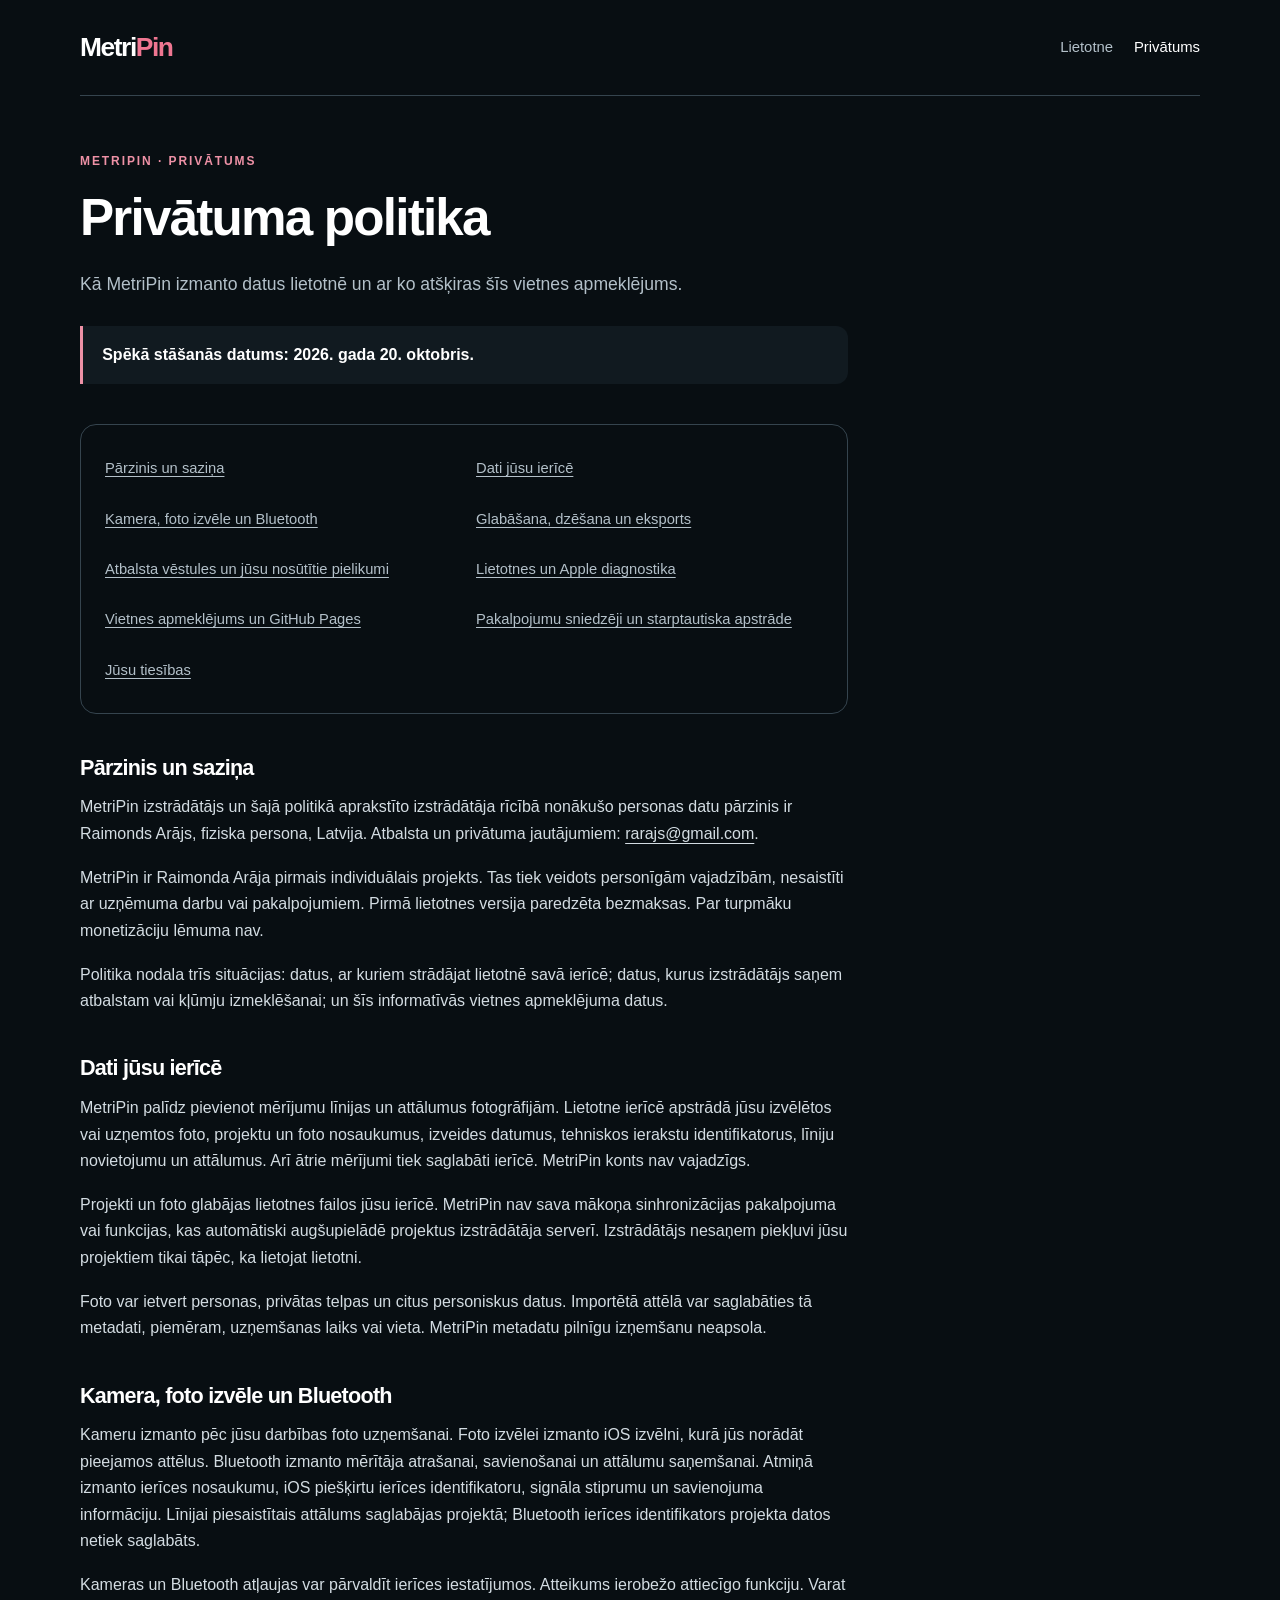
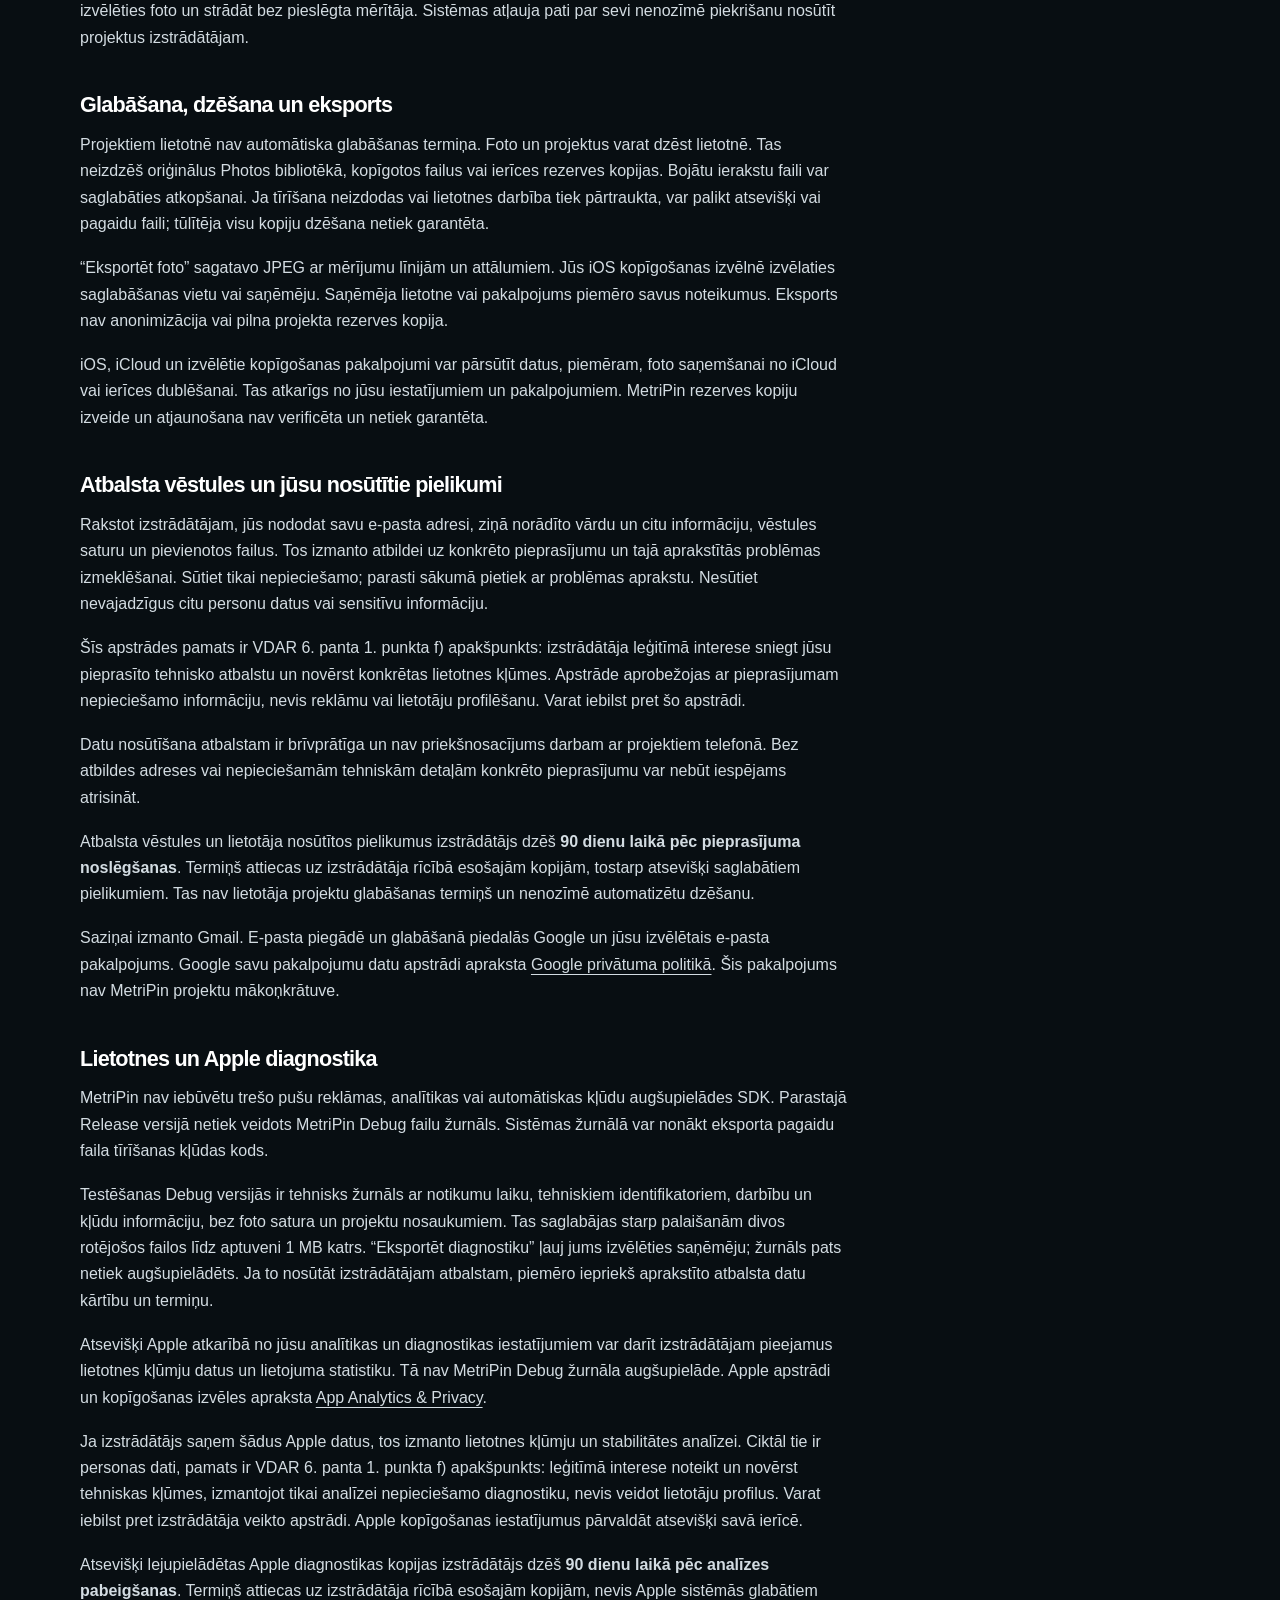
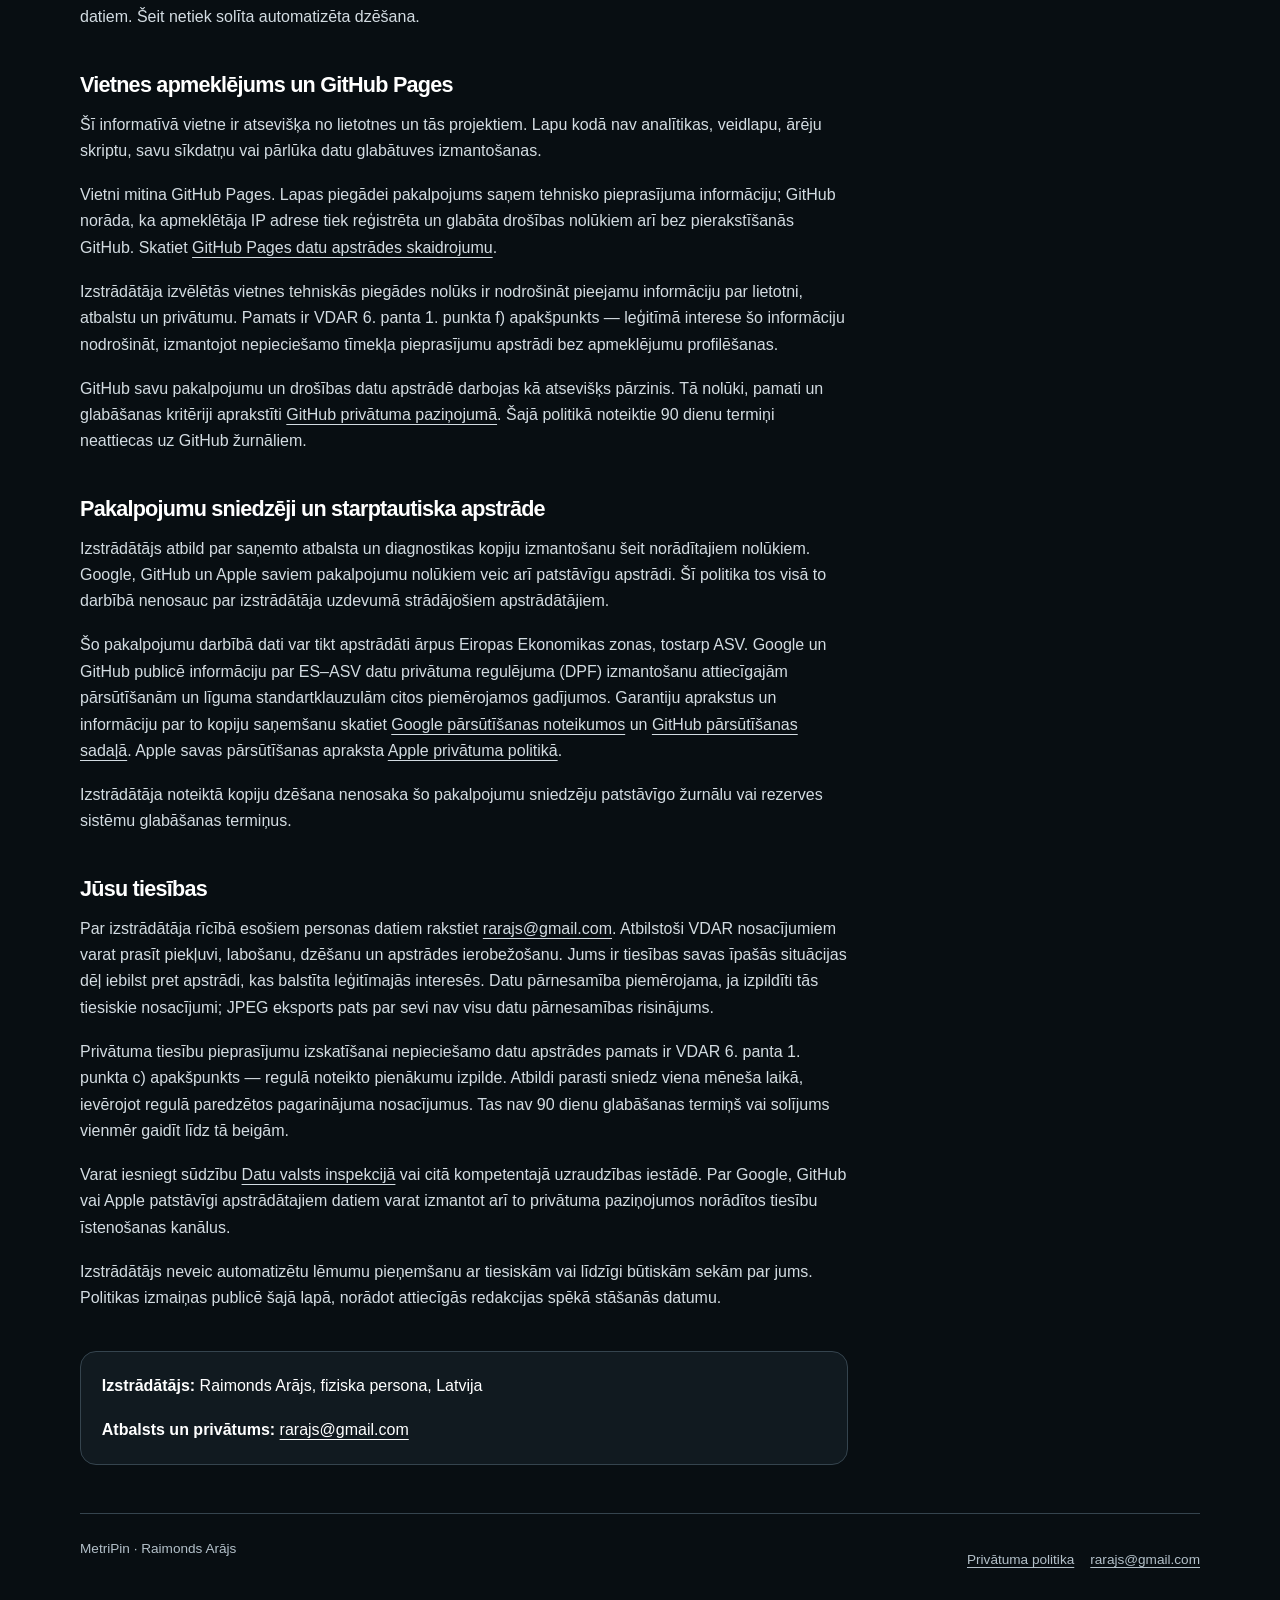
==== privacy.html @ 7fafe331 "Publish MetriPin information and privacy policy" ====
<!doctype html>
<html lang="lv">
<head>
  <meta charset="utf-8">
  <meta name="viewport" content="width=device-width, initial-scale=1">
  <meta name="description" content="MetriPin privātuma politika: foto, mērījumi, Bluetooth, glabāšana, eksports un GitHub Pages vietnes apmeklējuma dati.">
  <meta name="referrer" content="no-referrer">
  <meta http-equiv="Content-Security-Policy" content="default-src 'none'; style-src 'self'; img-src 'self' data:; base-uri 'none'; form-action 'none'">
  <title>Privātuma politika — MetriPin</title>
  <link rel="icon" href="data:,">
  <link rel="stylesheet" href="./styles.css">
</head>
<body>
  <a class="skip-link" href="#saturs">Pāriet uz saturu</a>
  <div class="container">
    <header class="site-header">
      <a class="brand" href="./index.html" aria-label="MetriPin — sākums">Metri<span>Pin</span></a>
      <nav aria-label="Galvenā navigācija">
        <a href="./index.html">Lietotne</a>
        <a href="./privacy.html" aria-current="page">Privātums</a>
      </nav>
    </header>
    <main id="saturs" class="policy">
      <p class="eyebrow">MetriPin · privātums</p>
      <h1>Privātuma politika</h1>
      <p class="lead">Kā MetriPin izmanto datus lietotnē un ar ko atšķiras šīs vietnes apmeklējums.</p>
      <p class="policy-date"><strong>Spēkā stāšanās datums: <time datetime="2026-10-20">2026. gada 20. oktobris</time>.</strong></p>
      <nav class="policy-toc" aria-label="Privātuma politikas saturs">
        <a href="#parzinis">Pārzinis un saziņa</a>
        <a href="#dati">Dati jūsu ierīcē</a>
        <a href="#atlaujas">Kamera, foto izvēle un Bluetooth</a>
        <a href="#glabasana">Glabāšana, dzēšana un eksports</a>
        <a href="#atbalsts">Atbalsta vēstules un jūsu nosūtītie pielikumi</a>
        <a href="#diagnostika">Lietotnes un Apple diagnostika</a>
        <a href="#vietne">Vietnes apmeklējums un GitHub Pages</a>
        <a href="#pakalpojumi">Pakalpojumu sniedzēji un starptautiska apstrāde</a>
        <a href="#sazina">Jūsu tiesības</a>
      </nav>
      <section id="parzinis" aria-labelledby="parzinis-title">
        <h2 id="parzinis-title">Pārzinis un saziņa</h2>
        <p>MetriPin izstrādātājs un šajā politikā aprakstīto izstrādātāja rīcībā nonākušo personas datu pārzinis ir Raimonds Arājs, fiziska persona, Latvija. Atbalsta un privātuma jautājumiem: <a href="mailto:rarajs@gmail.com">rarajs@gmail.com</a>.</p>
        <p>MetriPin ir Raimonda Arāja pirmais individuālais projekts. Tas tiek veidots personīgām vajadzībām, nesaistīti ar uzņēmuma darbu vai pakalpojumiem. Pirmā lietotnes versija paredzēta bezmaksas. Par turpmāku monetizāciju lēmuma nav.</p>
        <p>Politika nodala trīs situācijas: datus, ar kuriem strādājat lietotnē savā ierīcē; datus, kurus izstrādātājs saņem atbalstam vai kļūmju izmeklēšanai; un šīs informatīvās vietnes apmeklējuma datus.</p>
      </section>
      <section id="dati" aria-labelledby="dati-title">
        <h2 id="dati-title">Dati jūsu ierīcē</h2>
        <p>MetriPin palīdz pievienot mērījumu līnijas un attālumus fotogrāfijām. Lietotne ierīcē apstrādā jūsu izvēlētos vai uzņemtos foto, projektu un foto nosaukumus, izveides datumus, tehniskos ierakstu identifikatorus, līniju novietojumu un attālumus. Arī ātrie mērījumi tiek saglabāti ierīcē. MetriPin konts nav vajadzīgs.</p>
        <p>Projekti un foto glabājas lietotnes failos jūsu ierīcē. MetriPin nav sava mākoņa sinhronizācijas pakalpojuma vai funkcijas, kas automātiski augšupielādē projektus izstrādātāja serverī. Izstrādātājs nesaņem piekļuvi jūsu projektiem tikai tāpēc, ka lietojat lietotni.</p>
        <p>Foto var ietvert personas, privātas telpas un citus personiskus datus. Importētā attēlā var saglabāties tā metadati, piemēram, uzņemšanas laiks vai vieta. MetriPin metadatu pilnīgu izņemšanu neapsola.</p>
      </section>
      <section id="atlaujas" aria-labelledby="atlaujas-title">
        <h2 id="atlaujas-title">Kamera, foto izvēle un Bluetooth</h2>
        <p>Kameru izmanto pēc jūsu darbības foto uzņemšanai. Foto izvēlei izmanto iOS izvēlni, kurā jūs norādāt pieejamos attēlus. Bluetooth izmanto mērītāja atrašanai, savienošanai un attālumu saņemšanai. Atmiņā izmanto ierīces nosaukumu, iOS piešķirtu ierīces identifikatoru, signāla stiprumu un savienojuma informāciju. Līnijai piesaistītais attālums saglabājas projektā; Bluetooth ierīces identifikators projekta datos netiek saglabāts.</p>
        <p>Kameras un Bluetooth atļaujas var pārvaldīt ierīces iestatījumos. Atteikums ierobežo attiecīgo funkciju. Varat izvēlēties foto un strādāt bez pieslēgta mērītāja. Sistēmas atļauja pati par sevi nenozīmē piekrišanu nosūtīt projektus izstrādātājam.</p>
      </section>
      <section id="glabasana" aria-labelledby="glabasana-title">
        <h2 id="glabasana-title">Glabāšana, dzēšana un eksports</h2>
        <p>Projektiem lietotnē nav automātiska glabāšanas termiņa. Foto un projektus varat dzēst lietotnē. Tas neizdzēš oriģinālus Photos bibliotēkā, kopīgotos failus vai ierīces rezerves kopijas. Bojātu ierakstu faili var saglabāties atkopšanai. Ja tīrīšana neizdodas vai lietotnes darbība tiek pārtraukta, var palikt atsevišķi vai pagaidu faili; tūlītēja visu kopiju dzēšana netiek garantēta.</p>
        <p>“Eksportēt foto” sagatavo JPEG ar mērījumu līnijām un attālumiem. Jūs iOS kopīgošanas izvēlnē izvēlaties saglabāšanas vietu vai saņēmēju. Saņēmēja lietotne vai pakalpojums piemēro savus noteikumus. Eksports nav anonimizācija vai pilna projekta rezerves kopija.</p>
        <p>iOS, iCloud un izvēlētie kopīgošanas pakalpojumi var pārsūtīt datus, piemēram, foto saņemšanai no iCloud vai ierīces dublēšanai. Tas atkarīgs no jūsu iestatījumiem un pakalpojumiem. MetriPin rezerves kopiju izveide un atjaunošana nav verificēta un netiek garantēta.</p>
      </section>
      <section id="atbalsts" aria-labelledby="atbalsts-title">
        <h2 id="atbalsts-title">Atbalsta vēstules un jūsu nosūtītie pielikumi</h2>
        <p>Rakstot izstrādātājam, jūs nododat savu e-pasta adresi, ziņā norādīto vārdu un citu informāciju, vēstules saturu un pievienotos failus. Tos izmanto atbildei uz konkrēto pieprasījumu un tajā aprakstītās problēmas izmeklēšanai. Sūtiet tikai nepieciešamo; parasti sākumā pietiek ar problēmas aprakstu. Nesūtiet nevajadzīgus citu personu datus vai sensitīvu informāciju.</p>
        <p>Šīs apstrādes pamats ir VDAR 6. panta 1. punkta f) apakšpunkts: izstrādātāja leģitīmā interese sniegt jūsu pieprasīto tehnisko atbalstu un novērst konkrētas lietotnes kļūmes. Apstrāde aprobežojas ar pieprasījumam nepieciešamo informāciju, nevis reklāmu vai lietotāju profilēšanu. Varat iebilst pret šo apstrādi.</p>
        <p>Datu nosūtīšana atbalstam ir brīvprātīga un nav priekšnosacījums darbam ar projektiem telefonā. Bez atbildes adreses vai nepieciešamām tehniskām detaļām konkrēto pieprasījumu var nebūt iespējams atrisināt.</p>
        <p>Atbalsta vēstules un lietotāja nosūtītos pielikumus izstrādātājs dzēš <strong>90 dienu laikā pēc pieprasījuma noslēgšanas</strong>. Termiņš attiecas uz izstrādātāja rīcībā esošajām kopijām, tostarp atsevišķi saglabātiem pielikumiem. Tas nav lietotāja projektu glabāšanas termiņš un nenozīmē automatizētu dzēšanu.</p>
        <p>Saziņai izmanto Gmail. E-pasta piegādē un glabāšanā piedalās Google un jūsu izvēlētais e-pasta pakalpojums. Google savu pakalpojumu datu apstrādi apraksta <a href="https://policies.google.com/privacy?hl=lv" rel="noreferrer">Google privātuma politikā</a>. Šis pakalpojums nav MetriPin projektu mākoņkrātuve.</p>
      </section>
      <section id="diagnostika" aria-labelledby="diagnostika-title">
        <h2 id="diagnostika-title">Lietotnes un Apple diagnostika</h2>
        <p>MetriPin nav iebūvētu trešo pušu reklāmas, analītikas vai automātiskas kļūdu augšupielādes SDK. Parastajā Release versijā netiek veidots MetriPin Debug failu žurnāls. Sistēmas žurnālā var nonākt eksporta pagaidu faila tīrīšanas kļūdas kods.</p>
        <p>Testēšanas Debug versijās ir tehnisks žurnāls ar notikumu laiku, tehniskiem identifikatoriem, darbību un kļūdu informāciju, bez foto satura un projektu nosaukumiem. Tas saglabājas starp palaišanām divos rotējošos failos līdz aptuveni 1 MB katrs. “Eksportēt diagnostiku” ļauj jums izvēlēties saņēmēju; žurnāls pats netiek augšupielādēts. Ja to nosūtāt izstrādātājam atbalstam, piemēro iepriekš aprakstīto atbalsta datu kārtību un termiņu.</p>
        <p>Atsevišķi Apple atkarībā no jūsu analītikas un diagnostikas iestatījumiem var darīt izstrādātājam pieejamus lietotnes kļūmju datus un lietojuma statistiku. Tā nav MetriPin Debug žurnāla augšupielāde. Apple apstrādi un kopīgošanas izvēles apraksta <a href="https://www.apple.com/legal/privacy/data/en/app-analytics/" rel="noreferrer">App Analytics &amp; Privacy</a>.</p>
        <p>Ja izstrādātājs saņem šādus Apple datus, tos izmanto lietotnes kļūmju un stabilitātes analīzei. Ciktāl tie ir personas dati, pamats ir VDAR 6. panta 1. punkta f) apakšpunkts: leģitīmā interese noteikt un novērst tehniskas kļūmes, izmantojot tikai analīzei nepieciešamo diagnostiku, nevis veidot lietotāju profilus. Varat iebilst pret izstrādātāja veikto apstrādi. Apple kopīgošanas iestatījumus pārvaldāt atsevišķi savā ierīcē.</p>
        <p>Atsevišķi lejupielādētas Apple diagnostikas kopijas izstrādātājs dzēš <strong>90 dienu laikā pēc analīzes pabeigšanas</strong>. Termiņš attiecas uz izstrādātāja rīcībā esošajām kopijām, nevis Apple sistēmās glabātiem datiem. Šeit netiek solīta automatizēta dzēšana.</p>
      </section>
      <section id="vietne" aria-labelledby="vietne-title">
        <h2 id="vietne-title">Vietnes apmeklējums un GitHub Pages</h2>
        <p>Šī informatīvā vietne ir atsevišķa no lietotnes un tās projektiem. Lapu kodā nav analītikas, veidlapu, ārēju skriptu, savu sīkdatņu vai pārlūka datu glabātuves izmantošanas.</p>
        <p>Vietni mitina GitHub Pages. Lapas piegādei pakalpojums saņem tehnisko pieprasījuma informāciju; GitHub norāda, ka apmeklētāja IP adrese tiek reģistrēta un glabāta drošības nolūkiem arī bez pierakstīšanās GitHub. Skatiet <a href="https://docs.github.com/en/pages/getting-started-with-github-pages/what-is-github-pages#data-collection" rel="noreferrer">GitHub Pages datu apstrādes skaidrojumu</a>.</p>
        <p>Izstrādātāja izvēlētās vietnes tehniskās piegādes nolūks ir nodrošināt pieejamu informāciju par lietotni, atbalstu un privātumu. Pamats ir VDAR 6. panta 1. punkta f) apakšpunkts — leģitīmā interese šo informāciju nodrošināt, izmantojot nepieciešamo tīmekļa pieprasījumu apstrādi bez apmeklējumu profilēšanas.</p>
        <p>GitHub savu pakalpojumu un drošības datu apstrādē darbojas kā atsevišķs pārzinis. Tā nolūki, pamati un glabāšanas kritēriji aprakstīti <a href="https://docs.github.com/en/site-policy/privacy-policies/github-general-privacy-statement" rel="noreferrer">GitHub privātuma paziņojumā</a>. Šajā politikā noteiktie 90 dienu termiņi neattiecas uz GitHub žurnāliem.</p>
      </section>
      <section id="pakalpojumi" aria-labelledby="pakalpojumi-title">
        <h2 id="pakalpojumi-title">Pakalpojumu sniedzēji un starptautiska apstrāde</h2>
        <p>Izstrādātājs atbild par saņemto atbalsta un diagnostikas kopiju izmantošanu šeit norādītajiem nolūkiem. Google, GitHub un Apple saviem pakalpojumu nolūkiem veic arī patstāvīgu apstrādi. Šī politika tos visā to darbībā nenosauc par izstrādātāja uzdevumā strādājošiem apstrādātājiem.</p>
        <p>Šo pakalpojumu darbībā dati var tikt apstrādāti ārpus Eiropas Ekonomikas zonas, tostarp ASV. Google un GitHub publicē informāciju par ES–ASV datu privātuma regulējuma (DPF) izmantošanu attiecīgajām pārsūtīšanām un līguma standartklauzulām citos piemērojamos gadījumos. Garantiju aprakstus un informāciju par to kopiju saņemšanu skatiet <a href="https://policies.google.com/privacy/frameworks?hl=lv" rel="noreferrer">Google pārsūtīšanas noteikumos</a> un <a href="https://docs.github.com/en/site-policy/privacy-policies/github-general-privacy-statement#international-data-transfers" rel="noreferrer">GitHub pārsūtīšanas sadaļā</a>. Apple savas pārsūtīšanas apraksta <a href="https://www.apple.com/legal/privacy/en-ww/" rel="noreferrer">Apple privātuma politikā</a>.</p>
        <p>Izstrādātāja noteiktā kopiju dzēšana nenosaka šo pakalpojumu sniedzēju patstāvīgo žurnālu vai rezerves sistēmu glabāšanas termiņus.</p>
      </section>
      <section id="sazina" aria-labelledby="sazina-title">
        <h2 id="sazina-title">Jūsu tiesības</h2>
        <p>Par izstrādātāja rīcībā esošiem personas datiem rakstiet <a href="mailto:rarajs@gmail.com">rarajs@gmail.com</a>. Atbilstoši VDAR nosacījumiem varat prasīt piekļuvi, labošanu, dzēšanu un apstrādes ierobežošanu. Jums ir tiesības savas īpašās situācijas dēļ iebilst pret apstrādi, kas balstīta leģitīmajās interesēs. Datu pārnesamība piemērojama, ja izpildīti tās tiesiskie nosacījumi; JPEG eksports pats par sevi nav visu datu pārnesamības risinājums.</p>
        <p>Privātuma tiesību pieprasījumu izskatīšanai nepieciešamo datu apstrādes pamats ir VDAR 6. panta 1. punkta c) apakšpunkts — regulā noteikto pienākumu izpilde. Atbildi parasti sniedz viena mēneša laikā, ievērojot regulā paredzētos pagarinājuma nosacījumus. Tas nav 90 dienu glabāšanas termiņš vai solījums vienmēr gaidīt līdz tā beigām.</p>
        <p>Varat iesniegt sūdzību <a href="https://www.dvi.gov.lv/lv" rel="noreferrer">Datu valsts inspekcijā</a> vai citā kompetentajā uzraudzības iestādē. Par Google, GitHub vai Apple patstāvīgi apstrādātajiem datiem varat izmantot arī to privātuma paziņojumos norādītos tiesību īstenošanas kanālus.</p>
        <p>Izstrādātājs neveic automatizētu lēmumu pieņemšanu ar tiesiskām vai līdzīgi būtiskām sekām par jums. Politikas izmaiņas publicē šajā lapā, norādot attiecīgās redakcijas spēkā stāšanās datumu.</p>
      </section>
      <aside class="contact-box" aria-label="Izstrādātāja kontaktinformācija"><p><strong>Izstrādātājs:</strong> Raimonds Arājs, fiziska persona, Latvija</p><p><strong>Atbalsts un privātums:</strong> <a href="mailto:rarajs@gmail.com">rarajs@gmail.com</a></p></aside>
    </main>
    <footer class="site-footer">
      <span>MetriPin · Raimonds Arājs</span>
      <div><a href="./privacy.html">Privātuma politika</a><a href="mailto:rarajs@gmail.com">rarajs@gmail.com</a></div>
    </footer>
  </div>
</body>
</html>
---- styles.css ----
:root { color-scheme: dark; --bg:#080e12; --surface:#111a20; --text:#fff; --muted:#b3c0c9; --accent:#b71942; --accent-dark:#7d1732; --line:#35444e; }
* { box-sizing:border-box; }
html { scroll-padding-top:1.5rem; }
body { margin:0; background:var(--bg); color:var(--text); font-family:-apple-system,BlinkMacSystemFont,"Segoe UI",sans-serif; line-height:1.65; -webkit-text-size-adjust:100%; }
a { color:inherit; text-underline-offset:.22em; }
a:hover { text-decoration-thickness:2px; }
a:focus-visible { outline:3px solid #ffb3c4; outline-offset:5px; border-radius:3px; }
p { margin:0 0 1.1rem; }
h1,h2,h3 { line-height:1.15; letter-spacing:-.035em; }
h1 { font-size:clamp(2.3rem,5.4vw,4.5rem); margin:.55rem 0 1.35rem; font-weight:760; }
h2 { font-size:clamp(1.45rem,3vw,2rem); margin:0 0 .8rem; }
h3 { font-size:1.14rem; margin:0 0 .6rem; }
.container { width:min(100% - 3rem,70rem); margin-inline:auto; }
.site-header { min-height:96px; display:flex; justify-content:space-between; align-items:center; gap:1.5rem; border-bottom:1px solid var(--line); }
.brand { font-size:1.65rem; font-weight:850; letter-spacing:-.055em; text-decoration:none; white-space:nowrap; }
.brand span { color:#ef7691; }
.site-header nav { display:flex; flex-wrap:wrap; gap:1.3rem; font-size:.93rem; }
.site-header nav a { color:var(--muted); padding:.5rem 0; text-decoration:none; }
.site-header nav a[aria-current=page],.site-header nav a:hover { color:var(--text); }
.skip-link { position:absolute; left:1rem; top:-5rem; padding:.7rem 1rem; background:var(--accent); z-index:3; }
.skip-link:focus { top:1rem; }
.eyebrow { color:#ee91a6; font-size:.75rem; font-weight:750; letter-spacing:.16em; text-transform:uppercase; }
.hero { display:grid; grid-template-columns:1.15fr 1fr; gap:4rem; align-items:center; padding:5rem 0 4rem; }
.hero-copy > p:not(.eyebrow) { color:var(--muted); max-width:47ch; font-size:1.1rem; }
.actions { display:flex; gap:1rem; flex-wrap:wrap; align-items:center; margin-top:1.8rem; }
.button { display:inline-flex; justify-content:center; align-items:center; min-height:48px; padding:.65rem 1.15rem; border-radius:12px; font-size:.95rem; font-weight:650; text-decoration:none; border:1px solid #ce4768; background:linear-gradient(150deg,var(--accent),var(--accent-dark)); }
.text-link { padding:.65rem .1rem; color:var(--muted); }
.artwork { position:relative; overflow:hidden; background:linear-gradient(145deg,#1b2831,#10181e); border:1px solid var(--line); border-radius:24px; padding:1.5rem; box-shadow:0 24px 60px #0004; }
.artwork::before { content:""; position:absolute; width:15rem; height:15rem; border:1px solid #b719423d; transform:rotate(-24deg); top:-9rem; right:-5rem; }
.artwork svg { display:block; width:100%; height:auto; }
.artwork-caption { display:flex; align-items:center; justify-content:space-between; font-size:.8rem; color:var(--muted); margin-top:.7rem; }
.artwork-caption span:last-child { font-family:ui-monospace,SFMono-Regular,Menlo,monospace; letter-spacing:.03em; }
.features { display:grid; grid-template-columns:repeat(3,minmax(0,1fr)); gap:1rem; }
.feature { padding:1.45rem; border:1px solid var(--line); border-radius:16px; background:var(--surface); }
.feature-number { color:#ee91a6; font-family:ui-monospace,SFMono-Regular,Menlo,monospace; font-size:.78rem; display:block; margin-bottom:1.3rem; }
.feature p { color:var(--muted); font-size:.95rem; margin:0; }
.contact { display:flex; justify-content:space-between; gap:1.5rem; align-items:center; padding:2rem 0; margin-top:2rem; }
.contact p { color:var(--muted); margin:0; }
.contact h2 { font-size:1.4rem; margin-bottom:.3rem; }
.contact a { font-size:1.1rem; overflow-wrap:anywhere; }
.site-footer { border-top:1px solid var(--line); padding:1.5rem 0 2rem; display:flex; flex-wrap:wrap; justify-content:space-between; gap:.7rem 1.5rem; font-size:.85rem; color:var(--muted); }
.site-footer div { display:flex; flex-wrap:wrap; gap:1rem; }
.policy { max-width:48rem; padding:3.5rem 0 3rem; }
.policy h1 { font-size:clamp(2.1rem,4vw,3.2rem); }
.policy .lead { font-size:1.1rem; color:var(--muted); }
.policy-date { padding:1rem 1.2rem; margin:1.7rem 0 2.5rem; border-left:3px solid #ee91a6; background:var(--surface); border-radius:0 12px 12px 0; color:var(--muted); }
.policy-date strong { color:var(--text); }
.policy section { margin-top:2.5rem; }
.policy section h2 { font-size:1.35rem; line-height:1.3; }
.policy section p { color:#d3dce2; }
.policy a { overflow-wrap:anywhere; }
.policy-toc { display:grid; grid-template-columns:1fr 1fr; gap:.4rem 1.5rem; padding:1.3rem 1.5rem; border:1px solid var(--line); border-radius:16px; font-size:.92rem; }
.policy-toc a { color:var(--muted); padding:.3rem 0; }
.policy .contact-box { padding:1.3rem; border:1px solid var(--line); background:var(--surface); border-radius:16px; margin-top:2.5rem; }
.contact-box p:last-child { margin-bottom:0; }
.site-header nav a,.site-footer a,.contact > a { display:inline-flex; align-items:center; min-height:44px; }
.policy-toc a { display:flex; align-items:center; min-height:44px; }
@media(max-width:760px) {
 .container { width:calc(100% - 2rem); }
 .site-header { min-height:88px; gap:1rem; }
 .site-header nav { gap:.9rem; font-size:.85rem; }
 .hero { grid-template-columns:1fr; padding:2.7rem 0 2rem; gap:2rem; }
 .hero h1 { max-width:12ch; }
 .hero-copy > p:not(.eyebrow) { font-size:1rem; }
 .artwork { max-width:30rem; padding:1.2rem; }
 .features { grid-template-columns:1fr; }
 .feature { padding:1.2rem; }
 .feature-number { margin-bottom:.7rem; }
 .contact { align-items:flex-start; flex-direction:column; margin-top:1rem; gap:1rem; }
 .policy { padding-top:2.4rem; }
 .policy-toc { grid-template-columns:1fr; }
}
@media(max-width:360px) {
 .site-header { flex-wrap:wrap; padding-block:1rem; gap:.25rem 1rem; }
 .site-header nav { width:100%; }
 .hero { padding-top:2rem; }
 .actions { align-items:flex-start; flex-direction:column; gap:.3rem; }
}
@media(prefers-reduced-motion:reduce) { html { scroll-behavior:auto; } }
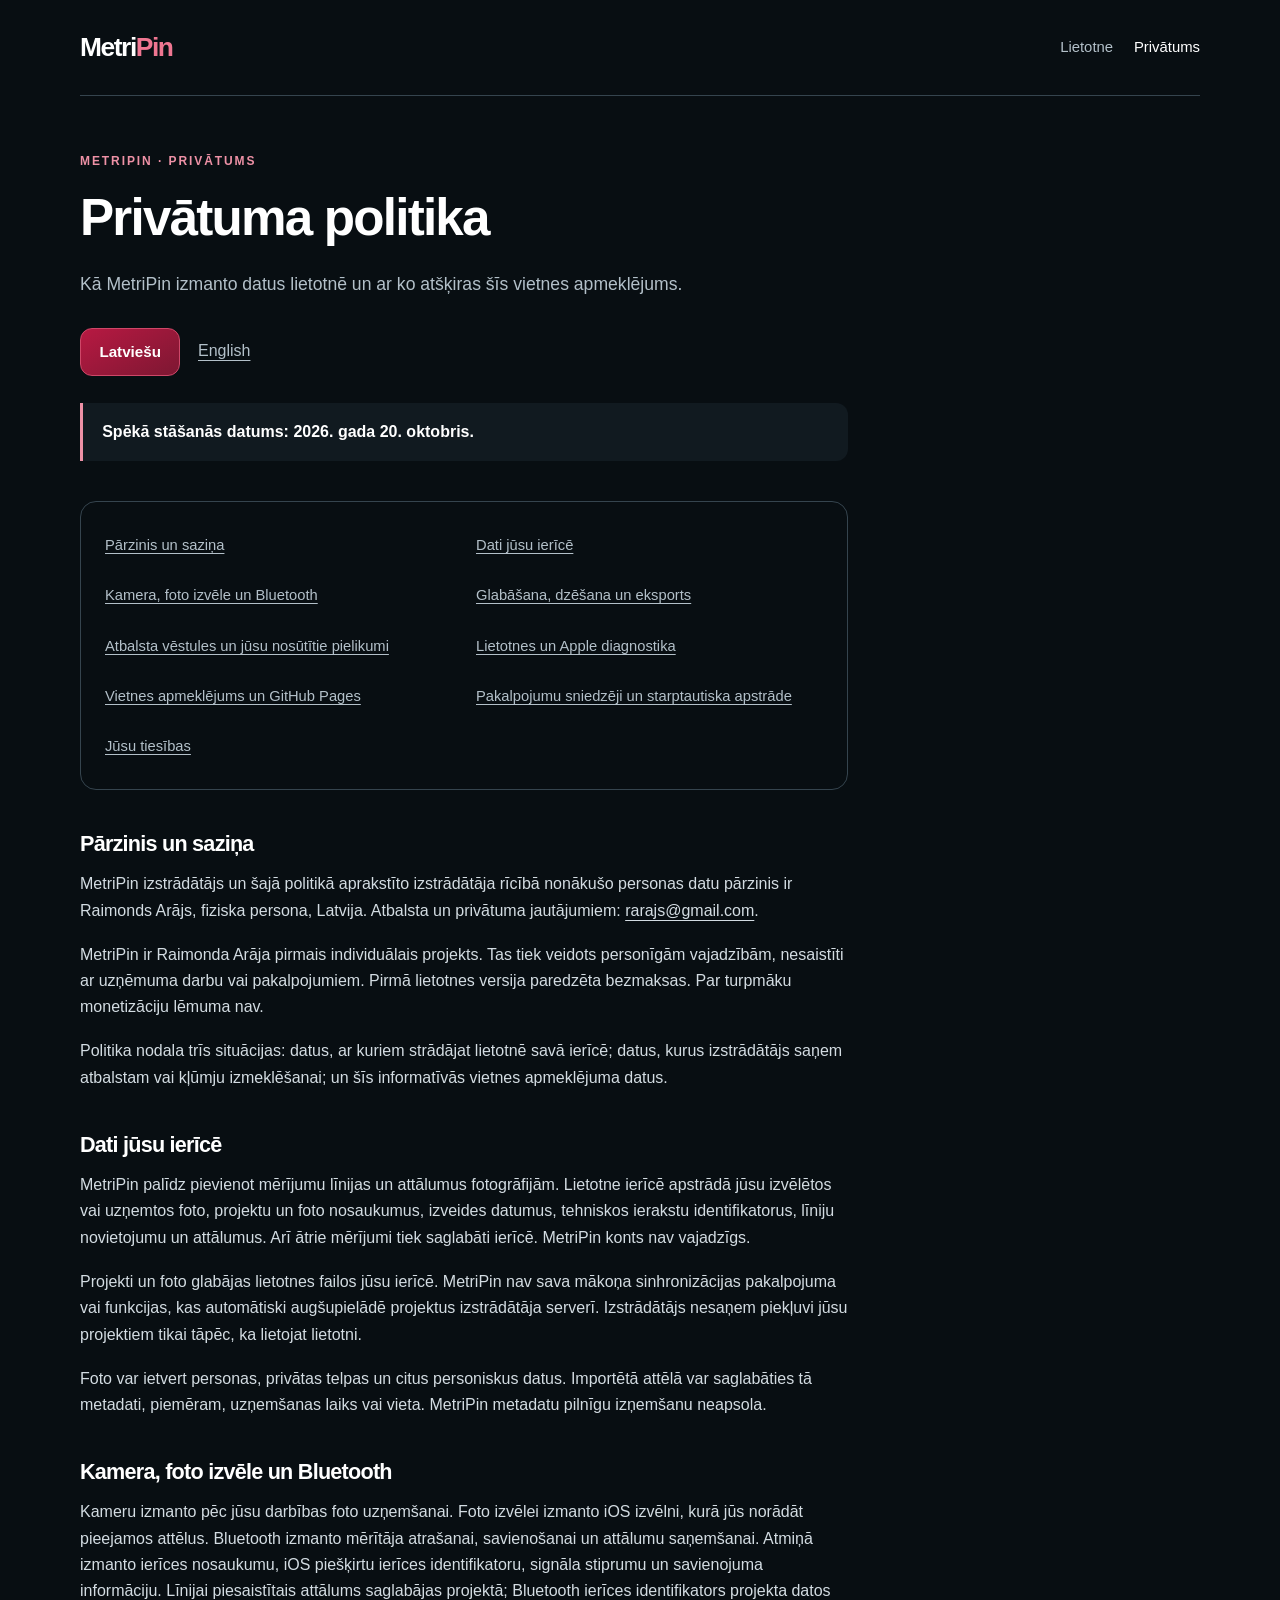
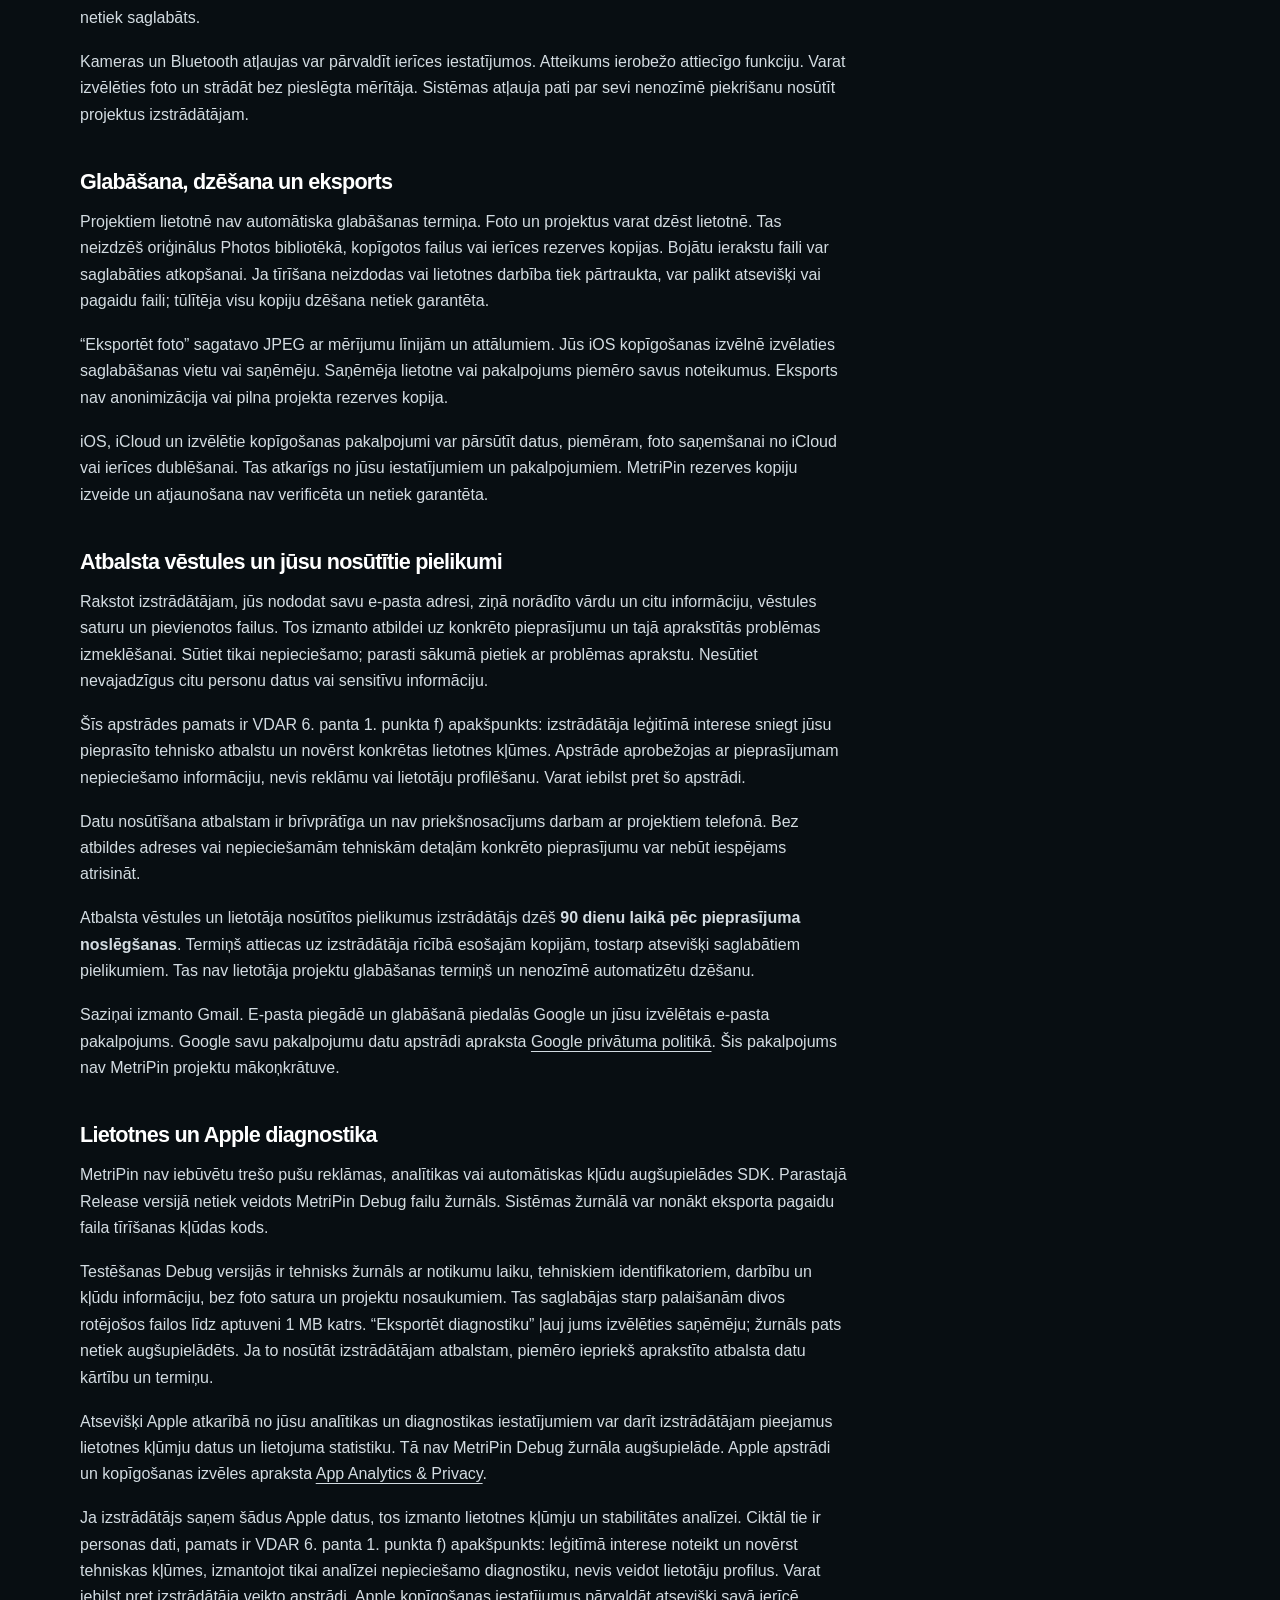
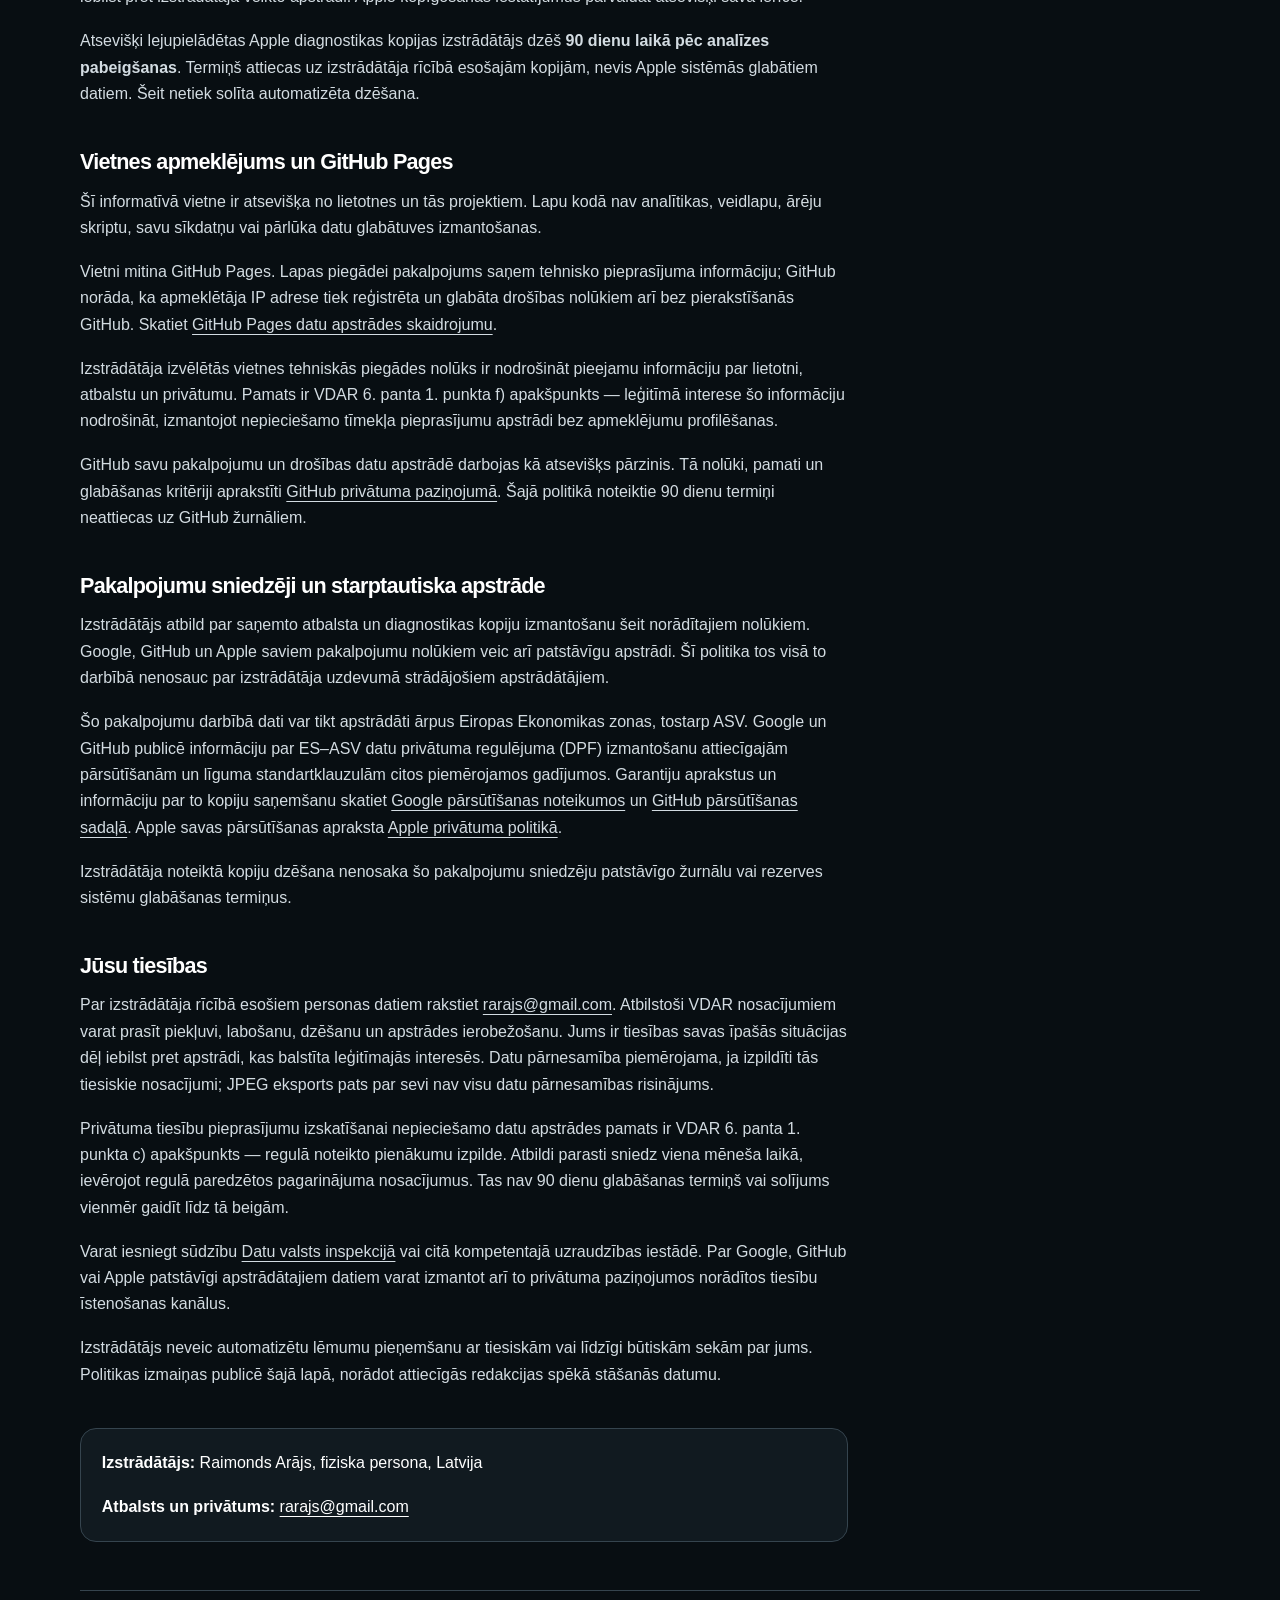
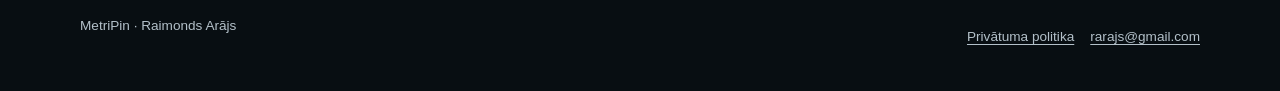
==== commit 39dd90c4: "Add English privacy policy and language navigation" ====
--- a/privacy.html
+++ b/privacy.html
@@ -9,6 +9,8 @@
   <title>Privātuma politika — MetriPin</title>
   <link rel="icon" href="data:,">
   <link rel="stylesheet" href="./styles.css">
+  <link rel="alternate" hreflang="lv" href="./privacy.html">
+  <link rel="alternate" hreflang="en" href="./privacy-en.html">
 </head>
 <body>
   <a class="skip-link" href="#saturs">Pāriet uz saturu</a>
@@ -24,6 +26,10 @@
       <p class="eyebrow">MetriPin · privātums</p>
       <h1>Privātuma politika</h1>
       <p class="lead">Kā MetriPin izmanto datus lietotnē un ar ko atšķiras šīs vietnes apmeklējums.</p>
+      <nav class="actions" aria-label="Politikas valoda">
+        <a class="button" href="./privacy.html" hreflang="lv" lang="lv" aria-current="page">Latviešu</a>
+        <a class="text-link" href="./privacy-en.html" hreflang="en" lang="en">English</a>
+      </nav>
       <p class="policy-date"><strong>Spēkā stāšanās datums: <time datetime="2026-10-20">2026. gada 20. oktobris</time>.</strong></p>
       <nav class="policy-toc" aria-label="Privātuma politikas saturs">
         <a href="#parzinis">Pārzinis un saziņa</a>
